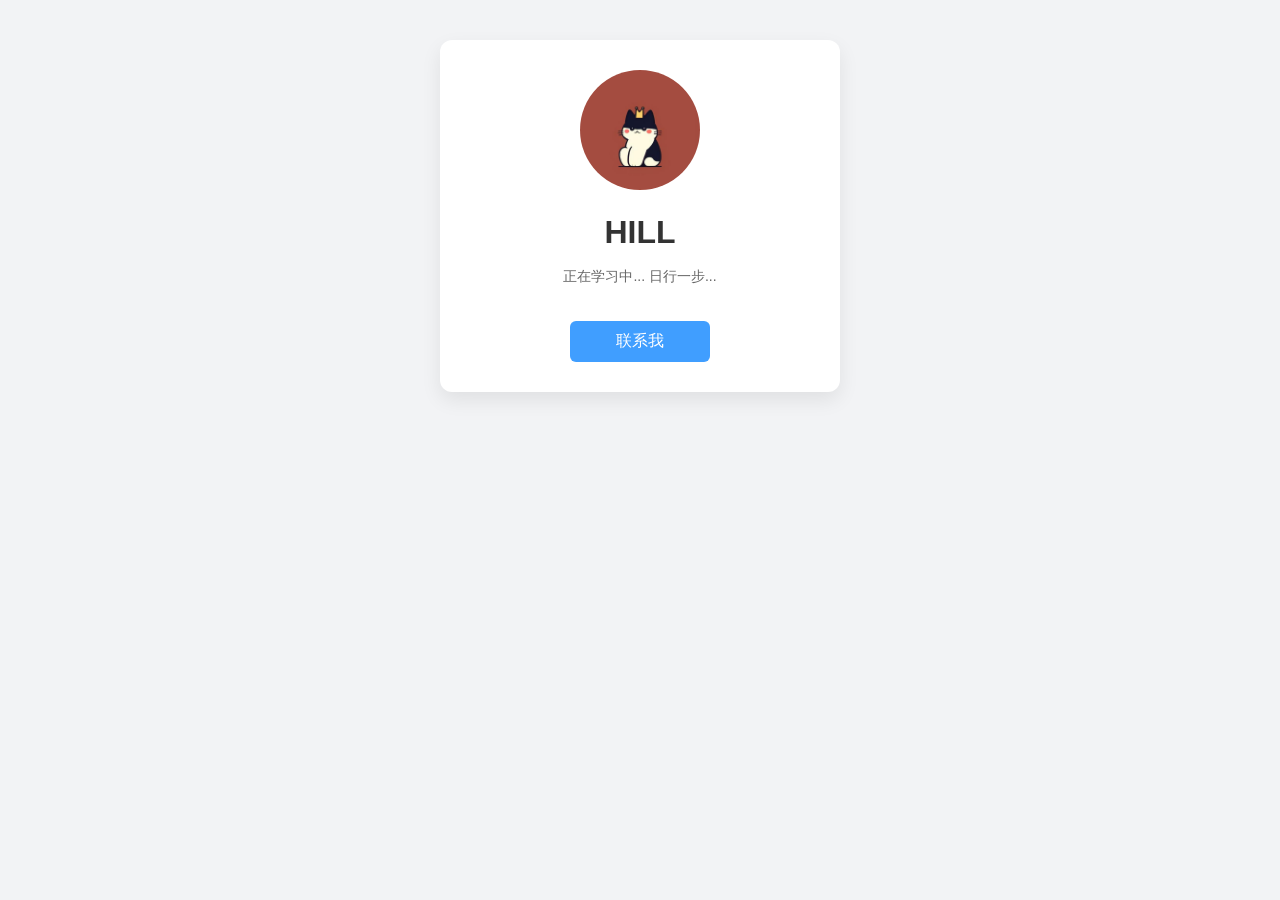
==== index.html @ 757ca1d1 "Add files via upload" ====
<!DOCTYPE html>
<html lang="en">
<head>
    <meta charset="UTF-8">
    <meta name="viewport" content="width=device-width, initial-scale=1.0">
    <title>Document</title>
    <link rel="stylesheet" href="style.css">
</head>

<body>
    <div class="card">
        <img src="avatar.jpg" alt="我的头像">

        <h1>HILL</h1>

        <p>
            正在学习中...
            日行一步...
        </p>

        <a href="#">联系我</a>
    </div>
</body>

</html>
---- style.css ----
body {
    background-color: #f2f3f5;
    font-family: Arial, Helvetica, sans-serif;
    text-align: center;
}

.card {
    max-width:360px;
    width: 90%;
    margin:40px auto; /* 卡片和页面边缘的距离 */
    padding: 30px 20px; /* 卡片和内容区域的距离 */
    background-color: white;
    border-radius: 12px;
    box-shadow: 0 8px 20px rgba(0,0,0,0.08);
    transition: transform 0.2s;
}


img {
    width: 120px;
    border-radius:50%;
    margin-top: 30px;
}

h1 {
    margin-top: 20px;
    color: #333;
}

p {
    color:#666;
    font-size:14px;
}

a {
    display: inline-block;
    width: 100px;
    margin-top: 20px;
    padding: 10px 20px;
    background-color: #409eff;
    color: white;
    text-decoration: none;
    border-radius: 6px;
    transition:background-color 0.2s, transform 0.2s; /* hover时不是“突变”，而是平滑过渡，transition是“补帧”*/
}


.card img {
    margin-top: 0;
}

.card h1 {
    margin-bottom: 10px;
}

.card p {
    line-height:1.6;
}


/* a: 正常状态
   a:hover：特殊状态
   CSS可以针对【状态】写样式 */

a:hover {
    background-color: #66b1ff;
    transform: translateY(-2px); /* 按钮hover时会轻微上移 */
}

.card:hover {
    box-shadow: 0 8px 20px rgba(0, 0, 0, 0.096);
    transform:translateY(-4px) ;
}

@media (max-width:480px) {
    body {
        background-color: #e9eaec;
    }

    .card {
        padding: 24px 16px;
    }

    h1 {
        font-size: 20px;
    }
}
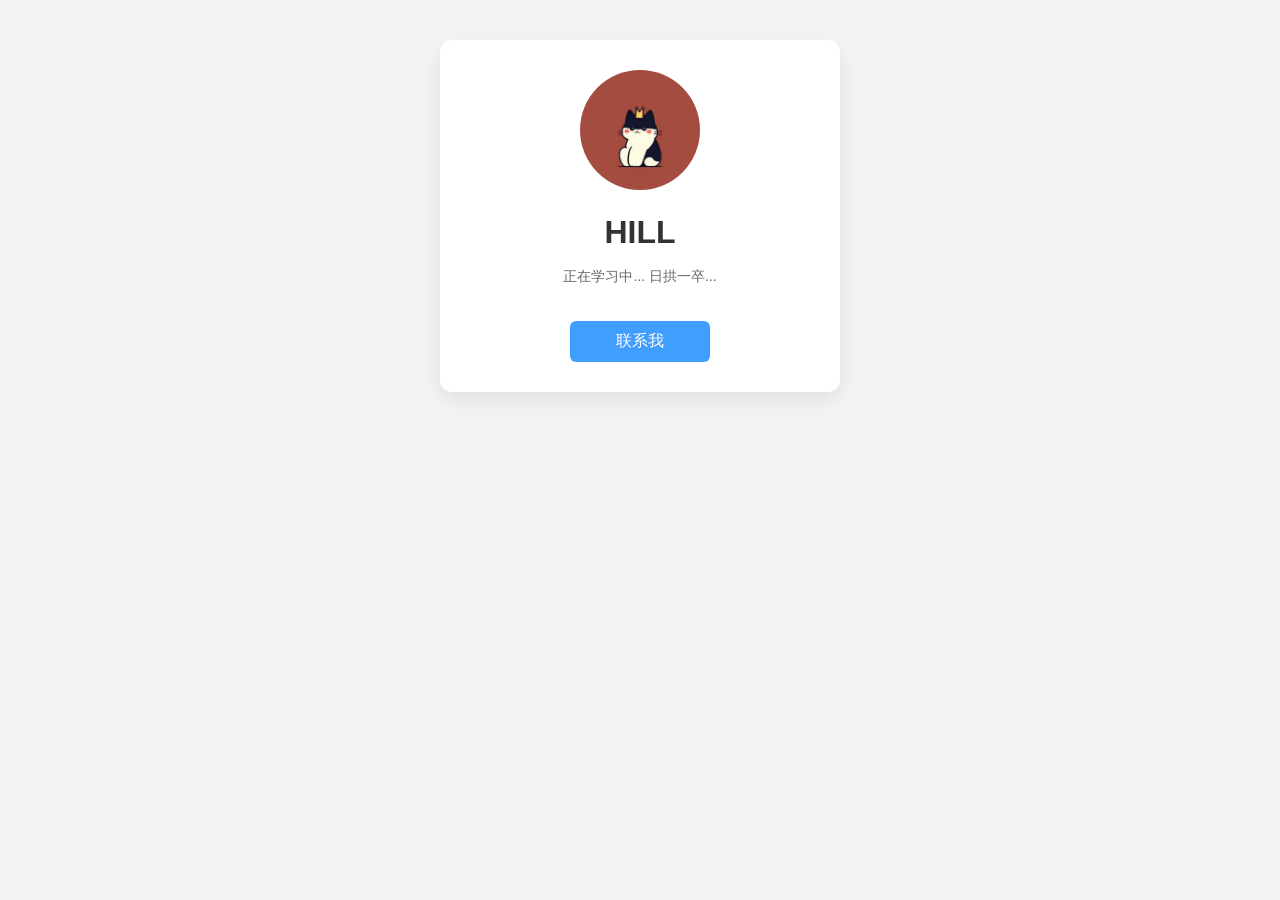
==== commit 085663bc: "Update index.html" ====
--- a/index.html
+++ b/index.html
@@ -15,11 +15,12 @@
 
         <p>
             正在学习中...
-            日行一步...
+            日拱一卒...
         </p>
 
         <a href="#">联系我</a>
     </div>
 </body>
 
-</html>+
+</html>
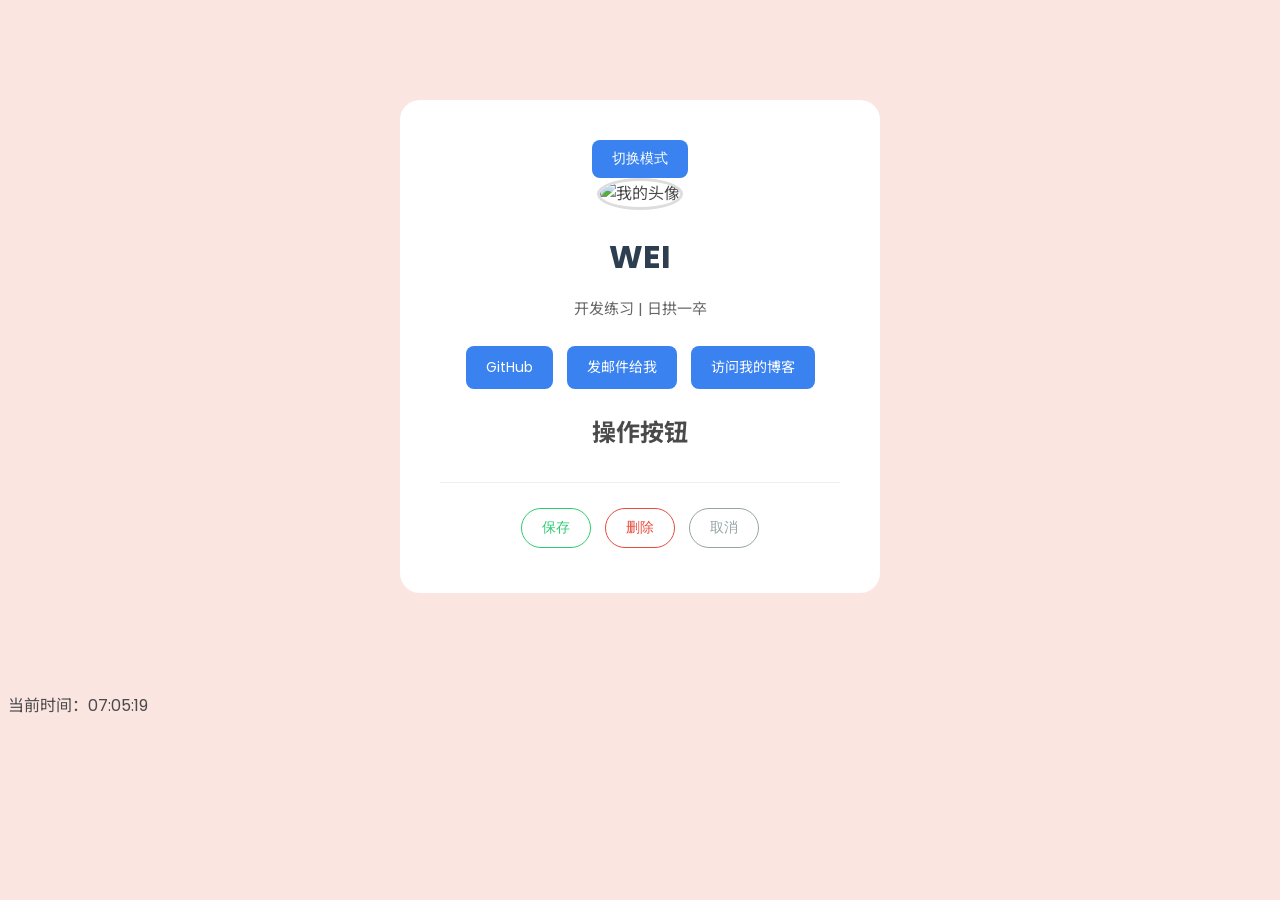
==== commit 25de78b7: "Add files via upload" ====
--- a/index.html
+++ b/index.html
@@ -1,26 +1,50 @@
 <!DOCTYPE html>
 <html lang="en">
+
 <head>
     <meta charset="UTF-8">
-    <meta name="viewport" content="width=device-width, initial-scale=1.0">
+    <meta name="viewport" content="width=device-width>, initial-scale=1.0">
     <title>Document</title>
+    <!-- 引入 Google Fonts (复制整段) -->
+    <link rel="preconnect" href="https://fonts.googleapis.com">
+    <link rel="preconnect" href="https://fonts.gstatic.com" crossorigin>
+    <link
+        href="https://fonts.googleapis.com/css2?family=Noto+Sans+SC:wght@400;700&family=Poppins:wght@400;600&display=swap"
+        rel="stylesheet">
     <link rel="stylesheet" href="style.css">
+
 </head>
 
 <body>
+    <!-- 这是我的个人信息区域 -->
     <div class="card">
-        <img src="avatar.jpg" alt="我的头像">
+        <button id="theme-toggle" class="btn" style="margin: 0 auto; display: block;">切换模式</button>
+        <img src="https://api.dicebear.com/7.x/avataaars/svg?seed=Wtt" alt="我的头像" class="avatar">
 
-        <h1>HILL</h1>
+        <h1>WEI</h1>
+        <p>开发练习 | 日拱一卒</p>
 
-        <p>
-            正在学习中...
-            日拱一卒...
-        </p>
+        <!-- 下面是列表 -->
+        <div class="links">
+            <a href="https://github.com" target="_blank" class="btn">GitHub</a>
+            <a href="mailto:hunpo1124@gmail.com" class="btn">发邮件给我</a>
+            <a href="https://www.google.com" target="_blank" class="btn">访问我的博客</a>
+        </div>
 
-        <a href="#">联系我</a>
+        <h2>操作按钮</h2>
+        <div class="action-box">
+            <button class="btn save">保存</button>
+            <button class="btn delete">删除</button>
+            <button class="btn cancel">取消</button>
+        </div>
     </div>
+
+
+    <div id="clock">正在获取时间...</div>
+
+
+
+    <script src="script.js"></script>
 </body>
 
-
-</html>
+</html>
--- a/style.css
+++ b/style.css
@@ -1,87 +1,170 @@
-body {
-    background-color: #f2f3f5;
-    font-family: Arial, Helvetica, sans-serif;
-    text-align: center;
-}
+    body {
+            background-color: #fae5e1;
+            font-family: 'Poppins','Noto Sans SC', sans-serif;
+            color: #4a4a4a;
+            line-height: 1.6;
+        }
 
-.card {
-    max-width:360px;
-    width: 90%;
-    margin:40px auto; /* 卡片和页面边缘的距离 */
-    padding: 30px 20px; /* 卡片和内容区域的距离 */
-    background-color: white;
-    border-radius: 12px;
-    box-shadow: 0 8px 20px rgba(0,0,0,0.08);
-    transition: transform 0.2s;
-}
+        /* 点号 . 表示选择一个"class" */
+        .card {
+            background-color: white;
+            width: 90%;
+            max-width: 400px;
+            margin: 50px auto;
+            padding: 20px;
+            border-radius: 20px;
+            text-align: center;
+            box-shadow: 0 4px 8px ragb(0,0,0,0.1);
+
+        }
+
+        h1 {
+            color: #2c3e50;
+            font-size: 28px;
+            font-weight: 700;
+            margin-bottom: 5px;
+        }
+
+        p {
+            font-size: 15px;
+            color: #666;
+            margin-bottom: 20px;
+        }
+
+        ul {
+            list-style: none; /* 去掉列表前面的那个丑陋的小圆点 */
+            padding: 0;
+        }
+
+        .avatar {
+            width: 80px;
+            height: 80px;
+            border-radius: 50%;
+            border: 3px solid #ddd;
+        }
+
+        .btn {
+            display: block;
+            background-color: #3a82ef;
+            color: white;
+            text-decoration: none;
+            padding: 10px 20px;
+            margin: 10px 40px;
+            border-radius: 5px;
+            transition: 0.3s;
+        }
+
+        .btn:hover {
+            background-color: #8bb7f8;
+            transform: scale(1.05); /* 稍微放大一点点 */
+        }
+
+        @media (min-width: 600px) {
+            .card {
+                width: 400px;
+                margin: 100px auto;
+                padding: 40px;
+            }
+
+            h1 {
+                font-size: 32px;
+            }
+
+            .avatar {
+                width: 120px;
+                height: 120px;
+                border-radius: 50%;
+            }
+        }
+
+        /* 黑夜模式的样式 */
+        body.dark-mode {
+            background-color: #1a1a1a;
+            color: #f0f0f0;
+        }
+
+        .card.dark-mode {
+            background-color: #2d2d2d;
+            color: #fff;
+            box-shadow:0 4px 8px rgba(255,255,255,0.1) ;
+        }
+
+        .card.dark-card {
+            color: #e0b610;
+        }
+
+        /* 让变化有一个平滑的过渡 */
+        body, .card {
+            transition: background-color 0.5s, color 0.5s;
+        }
+
+        .clock {
+            margin-top: 15px;
+            color: #888;
+            font-size: 0.9em;
+        }
+
+       .btn {
+        display: flex;
+        padding: 10px 20px;
+        border: none;
+        font-size: 14px;
+        border-radius: 8px;
+        color: white;
+        cursor: pointer;
+        margin-right: 10px;
+        justify-content: space-evenly;
+        transition: all 0.3s;
+       }
+
+       .save {
+        background-color: transparent;
+        border: 1px solid #2ecc71;
+        color: #2ecc71;
+        border-radius: 20px;
+       }
+
+       .save:hover {
+        background-color: #2ecc71;
+        color: white;
+       }
+
+       .delete {
+        background-color: transparent;
+        border: 1px solid #e74c3c;
+        color: #e74c3c;
+        border-radius: 20px;
+       }
+
+       .delete:hover {
+        background-color: #e74c3c;
+        color: white;
+       }
+
+       .cancel {
+        background-color: transparent;
+        border: 1px solid #95a5a6;
+        color: #95a5a6;
+        border-radius: 20px;
+       }
+
+       .cacel:hover {
+        background-color: #95a5a6;
+        color: white;
+       }
+
+       .action-box {
+        margin-top: 30px;
+        padding-top: 20px;
+        border-top: 1px solid #eee;
+        text-align: center;
+       }
+
+       .btn {
+        display: inline-block;
+        width: auto;
+        margin: 5px;
+       }
 
 
-img {
-    width: 120px;
-    border-radius:50%;
-    margin-top: 30px;
-}
 
-h1 {
-    margin-top: 20px;
-    color: #333;
-}
-
-p {
-    color:#666;
-    font-size:14px;
-}
-
-a {
-    display: inline-block;
-    width: 100px;
-    margin-top: 20px;
-    padding: 10px 20px;
-    background-color: #409eff;
-    color: white;
-    text-decoration: none;
-    border-radius: 6px;
-    transition:background-color 0.2s, transform 0.2s; /* hover时不是“突变”，而是平滑过渡，transition是“补帧”*/
-}
-
-
-.card img {
-    margin-top: 0;
-}
-
-.card h1 {
-    margin-bottom: 10px;
-}
-
-.card p {
-    line-height:1.6;
-}
-
-
-/* a: 正常状态
-   a:hover：特殊状态
-   CSS可以针对【状态】写样式 */
-
-a:hover {
-    background-color: #66b1ff;
-    transform: translateY(-2px); /* 按钮hover时会轻微上移 */
-}
-
-.card:hover {
-    box-shadow: 0 8px 20px rgba(0, 0, 0, 0.096);
-    transform:translateY(-4px) ;
-}
-
-@media (max-width:480px) {
-    body {
-        background-color: #e9eaec;
-    }
-
-    .card {
-        padding: 24px 16px;
-    }
-
-    h1 {
-        font-size: 20px;
-    }
-}
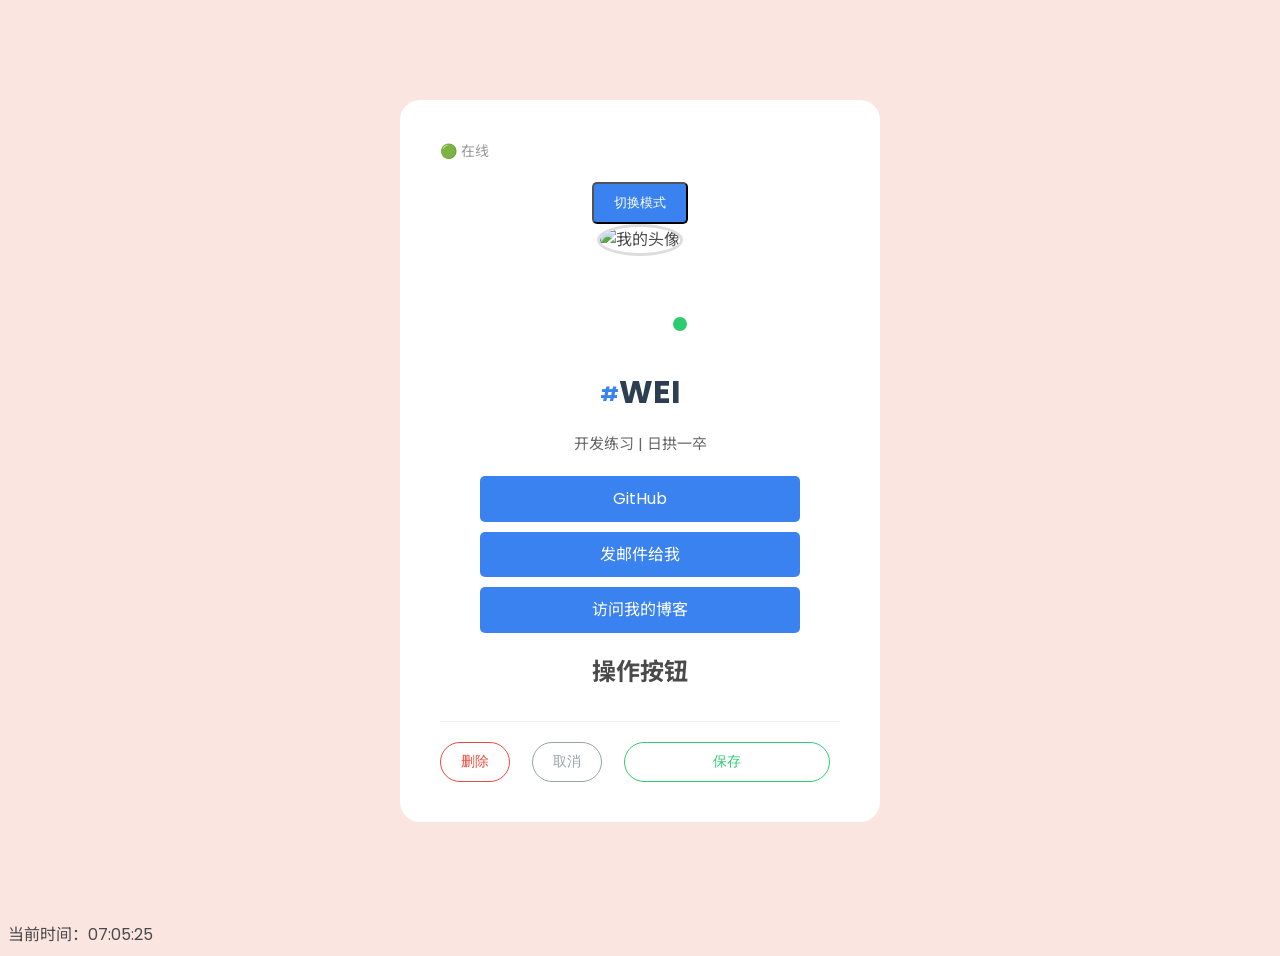
==== commit 644ace9f: "Add files via upload" ====
--- a/index.html
+++ b/index.html
@@ -3,7 +3,7 @@
 
 <head>
     <meta charset="UTF-8">
-    <meta name="viewport" content="width=device-width>, initial-scale=1.0">
+    <meta name="viewport" content="width=device-width, initial-scale=1.0">
     <title>Document</title>
     <!-- 引入 Google Fonts (复制整段) -->
     <link rel="preconnect" href="https://fonts.googleapis.com">
@@ -18,17 +18,25 @@
 <body>
     <!-- 这是我的个人信息区域 -->
     <div class="card">
-        <button id="theme-toggle" class="btn" style="margin: 0 auto; display: block;">切换模式</button>
-        <img src="https://api.dicebear.com/7.x/avataaars/svg?seed=Wtt" alt="我的头像" class="avatar">
+        <div class="card-header">
+            <span class="status">🟢 在线</span>
+            <span class="menu">•••</span>
+        </div>
+        <button id="theme-toggle" class="link-btn" style="margin: 0 auto; display: block;">切换模式</button>
+
+        <div class="avatar-container">
+            <img src="https://api.dicebear.com/7.x/avataaars/svg?seed=Wtt" alt="我的头像" class="avatar">
+        
+        </div>
 
         <h1>WEI</h1>
         <p>开发练习 | 日拱一卒</p>
 
         <!-- 下面是列表 -->
         <div class="links">
-            <a href="https://github.com" target="_blank" class="btn">GitHub</a>
-            <a href="mailto:hunpo1124@gmail.com" class="btn">发邮件给我</a>
-            <a href="https://www.google.com" target="_blank" class="btn">访问我的博客</a>
+            <a href="https://github.com" target="_blank" class="link-btn">GitHub</a>
+            <a href="mailto:hunpo1124@gmail.com" class="link-btn">发邮件给我</a>
+            <a href="https://www.google.com" target="_blank" class="link-btn">访问我的博客</a>
         </div>
 
         <h2>操作按钮</h2>
--- a/style.css
+++ b/style.css
@@ -18,6 +18,20 @@
 
         }
 
+        .card-header {
+            display: flex;
+            justify-content: space-between;
+            align-items: center;
+            margin-bottom: 20px;
+            color: #999;
+            font-size: 14px;
+        }
+
+        .menu {
+            cursor: pointer;
+            font-size: 20px;
+        }
+
         h1 {
             color: #2c3e50;
             font-size: 28px;
@@ -25,6 +39,13 @@
             margin-bottom: 5px;
         }
 
+        h1::before {
+            content: "#";
+            color: #3a82ef;
+            font-size: 20px;
+            vertical-align: middle; /* 微调对齐 */
+        }
+
         p {
             font-size: 15px;
             color: #666;
@@ -37,13 +58,13 @@
         }
 
         .avatar {
-            width: 80px;
-            height: 80px;
+            width: 100%;
+            height: 100%;
             border-radius: 50%;
             border: 3px solid #ddd;
         }
 
-        .btn {
+        .link-btn {
             display: block;
             background-color: #3a82ef;
             color: white;
@@ -54,29 +75,12 @@
             transition: 0.3s;
         }
 
-        .btn:hover {
+        .link-btn:hover {
             background-color: #8bb7f8;
             transform: scale(1.05); /* 稍微放大一点点 */
         }
 
-        @media (min-width: 600px) {
-            .card {
-                width: 400px;
-                margin: 100px auto;
-                padding: 40px;
-            }
-
-            h1 {
-                font-size: 32px;
-            }
-
-            .avatar {
-                width: 120px;
-                height: 120px;
-                border-radius: 50%;
-            }
-        }
-
+        
         /* 黑夜模式的样式 */
         body.dark-mode {
             background-color: #1a1a1a;
@@ -105,7 +109,6 @@
         }
 
        .btn {
-        display: flex;
         padding: 10px 20px;
         border: none;
         font-size: 14px;
@@ -113,8 +116,8 @@
         color: white;
         cursor: pointer;
         margin-right: 10px;
-        justify-content: space-evenly;
         transition: all 0.3s;
+        white-space: nowrap;  /* 阻止文字换行 */
        }
 
        .save {
@@ -122,6 +125,9 @@
         border: 1px solid #2ecc71;
         color: #2ecc71;
         border-radius: 20px;
+        flex-grow: 2;
+        text-align: center;
+        order: 2;  /* 改变顺序 */
        }
 
        .save:hover {
@@ -148,7 +154,7 @@
         border-radius: 20px;
        }
 
-       .cacel:hover {
+       .cancel:hover {
         background-color: #95a5a6;
         color: white;
        }
@@ -157,14 +163,75 @@
         margin-top: 30px;
         padding-top: 20px;
         border-top: 1px solid #eee;
-        text-align: center;
-       }
-
-       .btn {
+        display: flex;
+        flex-direction: column; /* 改成竖排 */
+        gap: 12px;  /* gap：元素之间的间距，比margin 更好用 */
+       }
+
+       /* 1.父相：定义基本坐标系 */
+       .avatar-container {
+        position: relative; 
         display: inline-block;
-        width: auto;
-        margin: 5px;
-       }
-
-
-
+        width: 120px;
+        height: 120px;
+        margin: 0 auto;
+       }
+
+       /* 2.子绝：开始定位 */
+       /* .status-dot {
+        position: absolute;
+        top: 10px;
+        right: 10px;
+        width: 20px;
+        height: 20px;
+        background-color: #2ecc71;
+        border: 3px solid white;
+        border-radius: 50%;
+       } */
+
+       /* 用::after 来画 dot */
+       .avatar-container::after {
+        /* 【必须】content 属性是伪元素的灵魂，哪怕是空的也必须写，否则不显示 */
+        content: "";
+        position: absolute;
+        bottom: 10px;
+        right: 10px;
+        width: 14px;
+        height: 14px;
+        background-color: #2ecc71;
+        border: 3px solid white;
+        border-radius: 50%;
+        pointer-events: none;
+       }
+
+       @media (min-width: 600px) {
+            .card {
+                width: 400px;
+                margin: 100px auto;
+                padding: 40px;
+            }
+
+            h1 {
+                font-size: 32px;
+            }
+
+            .avatar {
+                width: 120px;
+                height: 120px;
+                border-radius: 50%;
+            }
+
+            .action-box {
+                flex-direction: row; /* 桌面端 横排 */
+            }
+
+            .save {
+                flex-grow: 1; /* 桌面端强调主按钮 */
+            }
+
+            .menu {
+                display: none;
+            }
+        }
+
+
